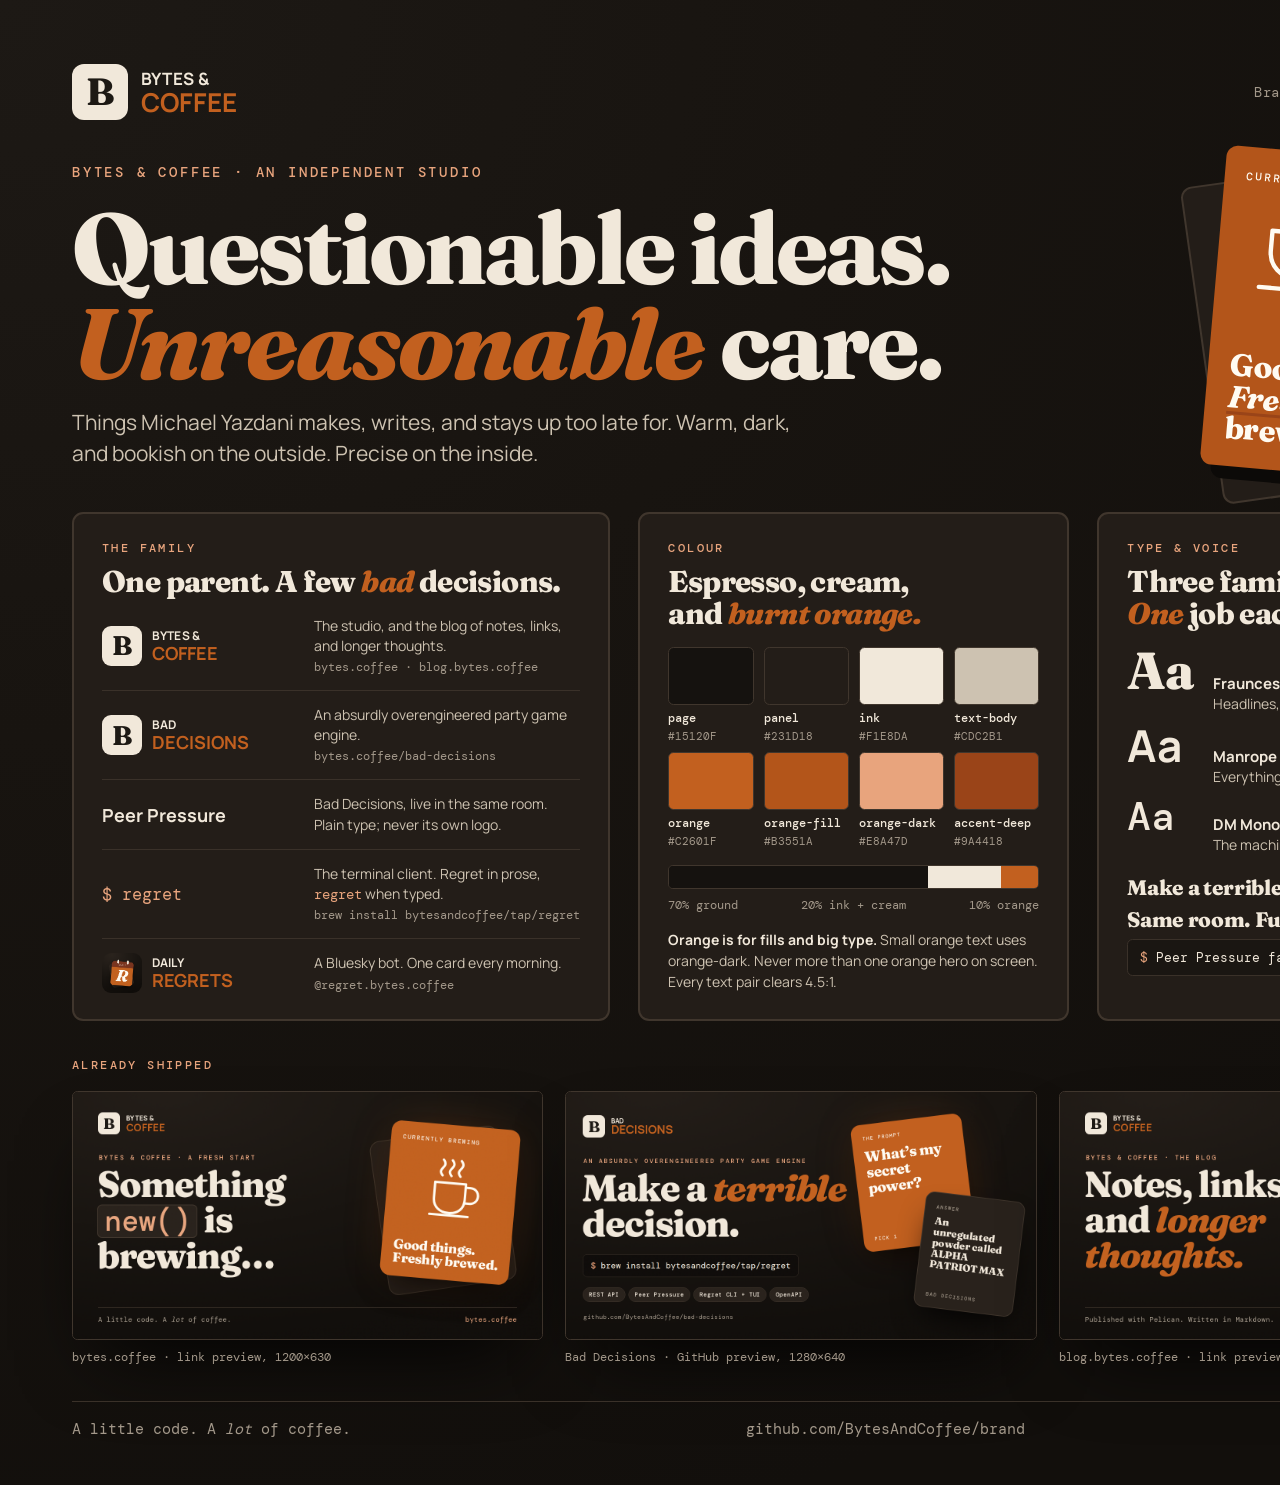
==== sizzle/sizzle.html @ d1c8a7dd "Add one-page brand sizzle PDF Builds sizzle/sizzle.html from the tokens, fonts and components into s" ====
<!doctype html>
<html lang="en" data-theme="dark">
<head>
<meta charset="utf-8">
<title>Bytes &amp; Coffee sizzle page</title>
<link rel="stylesheet" href="../css/fonts.css">
<link rel="stylesheet" href="../tokens/tokens.css">
<link rel="stylesheet" href="../css/components.css">
<style>
  /* One 1600px-wide page; the build script sizes the PDF to the sheet. Build with: node scripts/build_sizzle.js */
  @page { margin: 0; }
  html, body { margin: 0; -webkit-print-color-adjust: exact; print-color-adjust: exact; }
  body { background: var(--page); color: var(--ink); font-family: var(--font-sans); }
  .sheet {
    width: 1600px; box-sizing: border-box; padding: 64px 72px 48px;
    background: radial-gradient(120% 110% at 0% 0%, var(--page-a) 0%, var(--page-b) 45%, var(--page-c) 100%);
    display: grid; gap: 36px;
  }

  /* Header */
  .top { display: flex; justify-content: space-between; align-items: center; }
  .top .caption { font: 400 14px/1 var(--font-mono); color: var(--muted); letter-spacing: .04em; }

  /* Hero */
  .hero { display: grid; grid-template-columns: 1fr 360px; gap: var(--space-6); align-items: center; }
  .hero .bc-headline { font-size: 100px; letter-spacing: -.03em; font-variation-settings: "opsz" 60, "WONK" 0, "SOFT" 0; }
  .hero .bc-accent { font-variation-settings: "opsz" 60, "WONK" 0, "SOFT" 0; }
  .hero .bc-lead { max-width: 58ch; font-size: 21px; }
  .hero .bc-kicker { font-size: 14px; margin-bottom: 20px; }
  .hero .bc-cards { width: 270px; height: 320px; justify-self: center; }
  .hero .bc-card-title { font-size: 31px; }
  .cup { width: 110px; height: 110px; margin: 6px 0 0 4px; }

  /* Panels */
  .grid { display: grid; grid-template-columns: 1.25fr 1fr 1fr; gap: 28px; min-height: 0; }
  .panel { background: var(--panel); border: 2px solid var(--border-card); border-radius: var(--radius-lg); padding: 26px 28px; box-sizing: border-box; display: flex; flex-direction: column; gap: 18px; min-height: 0; }
  .panel h2 { font: 800 30px/1.05 var(--font-display); letter-spacing: -.02em; margin: 0; text-wrap: balance; font-variation-settings: "opsz" 36, "WONK" 0, "SOFT" 0; }
  .panel h2 em { color: var(--orange); font-variation-settings: "WONK" 0, "SOFT" 0; }
  .panel .bc-kicker { font-size: 12px; margin: 0 0 -8px; }

  /* Family */
  .fam { display: grid; gap: 14px; }
  .fam-row { display: grid; grid-template-columns: 196px 1fr; align-items: center; gap: 16px; padding-bottom: 14px; border-bottom: 1px solid var(--line); }
  .fam-row:last-child { border-bottom: 0; padding-bottom: 0; }
  .fam .bc-tile { width: 40px; height: 40px; font-size: 27px; border-radius: 9px; }
  .fam .bc-wm { gap: .6rem; }
  .fam .bc-wm-text { font-size: 12px; }
  .fam .bc-wm-text b { font-size: 18px; }
  .fam .avatar { width: 40px; height: 40px; border-radius: 9px; }
  .fam .plain { font: 700 18px/1 var(--font-sans); color: var(--ink); }
  .fam code { font: 400 17px/1 var(--font-mono); color: var(--orange-dark); }
  .fam p { margin: 0; font-size: 14px; line-height: 1.45; color: var(--text-body); }
  .fam p span { display: block; font: 400 12px/1.4 var(--font-mono); color: var(--muted); margin-top: 3px; }

  /* Colour */
  .swatches { display: grid; grid-template-columns: repeat(4, 1fr); gap: 10px; }
  .sw { display: grid; gap: 7px; }
  .sw i { display: block; height: 56px; border-radius: var(--radius-md); border: 1.5px solid var(--border-card); }
  .sw b { font: 500 12px/1 var(--font-mono); color: var(--ink); }
  .sw span { font: 400 11px/1 var(--font-mono); color: var(--muted); }
  .budget { display: grid; grid-template-columns: 70fr 20fr 10fr; height: 22px; border-radius: var(--radius-sm); overflow: hidden; border: 1.5px solid var(--border-card); }
  .budget i:nth-child(1) { background: var(--page); }
  .budget i:nth-child(2) { background: var(--ink); }
  .budget i:nth-child(3) { background: var(--orange); }
  .budget-key { display: flex; justify-content: space-between; font: 400 12px/1 var(--font-mono); color: var(--muted); margin-top: -8px; }
  .rule { font-size: 14px; line-height: 1.5; color: var(--text-body); margin: 0; }
  .rule b { color: var(--ink); }

  /* Type + voice */
  .type { display: grid; gap: 12px; }
  .spec { display: grid; grid-template-columns: 74px 1fr; align-items: baseline; gap: 12px; }
  .spec .aa { font-size: 52px; line-height: .9; color: var(--ink); }
  .spec .f1 { font-family: var(--font-display); font-weight: 800; letter-spacing: -.03em; font-variation-settings: "WONK" 0, "SOFT" 0; }
  .spec .f2 { font-family: var(--font-sans); font-weight: 700; font-size: 44px; }
  .spec .f3 { font-family: var(--font-mono); font-weight: 500; font-size: 40px; }
  .spec p { margin: 0; font-size: 14px; line-height: 1.4; color: var(--text-body); }
  .spec p b { display: block; color: var(--ink); font-size: 15px; }
  .voice { display: grid; gap: 8px; margin-top: 2px; }
  .voice q { font: 800 21px/1.15 var(--font-display); letter-spacing: -.015em; color: var(--ink); quotes: none; font-variation-settings: "WONK" 0, "SOFT" 0; }
  .voice .bc-cmd { font-size: 13px; padding: 9px 12px; justify-self: start; }

  /* Shipped media */
  .shipped { display: grid; gap: 18px; }
  .shipped .bc-kicker { font-size: 12px; margin: 0; }
  .media { display: grid; grid-template-columns: repeat(3, 1fr); gap: 24px; }
  .media figure { margin: 0; display: grid; gap: 10px; }
  .media figcaption { font: 400 12px/1.3 var(--font-mono); color: var(--muted); }
  .media img { width: 100%; aspect-ratio: 1200 / 630; object-fit: cover; display: block; border-radius: var(--radius-md); border: 1.5px solid var(--border-card); box-shadow: var(--elev-media); }

  /* Footer */
  .foot { display: flex; justify-content: space-between; align-items: baseline; border-top: 1px solid var(--line); padding-top: 20px; font: 400 15px/1 var(--font-mono); color: var(--muted); }
  .foot em { font-style: italic; }
  .foot .url { color: var(--orange-dark); }
</style>
</head>
<body>
<div class="sheet">

  <header class="top">
    <span class="bc-wm"><span class="bc-tile">B</span><span class="bc-wm-text">BYTES &amp;<b>COFFEE</b></span></span>
    <span class="caption">Brand system v1 · Espresso theme</span>
  </header>

  <section class="hero">
    <div>
      <p class="bc-kicker">Bytes &amp; Coffee · An independent studio</p>
      <h1 class="bc-headline">Questionable ideas. <span class="bc-accent">Unreasonable</span> care.</h1>
      <p class="bc-lead">Things Michael Yazdani makes, writes, and stays up too late for. Warm, dark, and bookish on the outside. Precise on the inside.</p>
    </div>
    <div class="bc-cards">
      <div class="bc-card bc-card-back"></div>
      <div class="bc-card bc-card-front">
        <div>
          <div class="bc-card-kicker">Currently brewing</div>
          <svg class="cup" viewBox="0 0 100 100" fill="none" stroke="currentColor" stroke-width="4" stroke-linecap="round" stroke-linejoin="round" aria-hidden="true">
            <path d="M34 10c-4 5 4 9 0 15M48 8c-4 5 4 9 0 15M62 10c-4 5 4 9 0 15"/>
            <path d="M24 36h52v18c0 14-11 24-26 24S24 68 24 54z"/>
            <path d="M76 42h5a9 9 0 0 1 0 18h-6"/>
            <path d="M16 88h68"/>
          </svg>
        </div>
        <div class="bc-card-title">Good things. <em>Freshly</em> brewed.</div>
      </div>
    </div>
  </section>

  <section class="grid">

    <div class="panel">
      <p class="bc-kicker">The family</p>
      <h2>One parent. A few <em>bad</em> decisions.</h2>
      <div class="fam">
        <div class="fam-row">
          <span class="bc-wm"><span class="bc-tile">B</span><span class="bc-wm-text">BYTES &amp;<b>COFFEE</b></span></span>
          <p>The studio, and the blog of notes, links, and longer thoughts.<span>bytes.coffee · blog.bytes.coffee</span></p>
        </div>
        <div class="fam-row">
          <span class="bc-wm"><span class="bc-tile">B</span><span class="bc-wm-text">BAD<b>DECISIONS</b></span></span>
          <p>An absurdly overengineered party game engine.<span>bytes.coffee/bad-decisions</span></p>
        </div>
        <div class="fam-row">
          <span class="plain">Peer Pressure</span>
          <p>Bad Decisions, live in the same room. Plain type; never its own logo.</p>
        </div>
        <div class="fam-row">
          <code>$ regret</code>
          <p>The terminal client. Regret in prose, <code style="font-size:14px">regret</code> when typed.<span>brew install bytesandcoffee/tap/regret</span></p>
        </div>
        <div class="fam-row">
          <span class="bc-wm"><img class="avatar" src="../assets/logos/daily-regrets-avatar.png" alt=""><span class="bc-wm-text">DAILY<b>REGRETS</b></span></span>
          <p>A Bluesky bot. One card every morning.<span>@regret.bytes.coffee</span></p>
        </div>
      </div>
    </div>

    <div class="panel">
      <p class="bc-kicker">Colour</p>
      <h2>Espresso, cream, and <em>burnt orange.</em></h2>
      <div class="swatches">
        <div class="sw"><i style="background:var(--page)"></i><b>page</b><span>#15120F</span></div>
        <div class="sw"><i style="background:var(--panel)"></i><b>panel</b><span>#231D18</span></div>
        <div class="sw"><i style="background:var(--ink)"></i><b>ink</b><span>#F1E8DA</span></div>
        <div class="sw"><i style="background:var(--text-body)"></i><b>text-body</b><span>#CDC2B1</span></div>
        <div class="sw"><i style="background:var(--orange)"></i><b>orange</b><span>#C2601F</span></div>
        <div class="sw"><i style="background:var(--orange-fill)"></i><b>orange-fill</b><span>#B3551A</span></div>
        <div class="sw"><i style="background:var(--orange-dark)"></i><b>orange-dark</b><span>#E8A47D</span></div>
        <div class="sw"><i style="background:var(--accent-deep)"></i><b>accent-deep</b><span>#9A4418</span></div>
      </div>
      <div class="budget"><i></i><i></i><i></i></div>
      <div class="budget-key"><span>70% ground</span><span>20% ink + cream</span><span>10% orange</span></div>
      <p class="rule"><b>Orange is for fills and big type.</b> Small orange text uses orange-dark. Never more than one orange hero on screen. Every text pair clears 4.5:1.</p>
    </div>

    <div class="panel">
      <p class="bc-kicker">Type &amp; voice</p>
      <h2>Three families. <em>One</em> job each.</h2>
      <div class="type">
        <div class="spec"><span class="aa f1">Aa</span><p><b>Fraunces</b>Headlines, cards, titles. ExtraBold, tight.</p></div>
        <div class="spec"><span class="aa f2">Aa</span><p><b>Manrope</b>Everything people read at length.</p></div>
        <div class="spec"><span class="aa f3">Aa</span><p><b>DM Mono</b>The machine's voice: kickers, commands.</p></div>
      </div>
      <div class="voice">
        <q>Make a terrible decision.</q>
        <q>Same room. Full screen.</q>
        <span class="bc-cmd"><span class="p">$</span>Peer Pressure faltered: Regret alone</span>
      </div>
    </div>

  </section>

  <section class="shipped">
  <p class="bc-kicker">Already shipped</p>
  <div class="media">
    <figure><img src="../assets/social/bytes-coffee-og.png" alt="Bytes &amp; Coffee link preview"><figcaption>bytes.coffee · link preview, 1200×630</figcaption></figure>
    <figure><img src="../assets/social/bad-decisions-github-preview.png" alt="Bad Decisions GitHub social preview"><figcaption>Bad Decisions · GitHub preview, 1280×640</figcaption></figure>
    <figure><img src="../assets/social/blog-og.png" alt="Blog link preview"><figcaption>blog.bytes.coffee · link preview, 1200×630</figcaption></figure>
  </div>
  </section>

  <footer class="foot">
    <span>A little code. A <em>lot</em> of coffee.</span>
    <span>github.com/BytesAndCoffee/brand</span>
    <span class="url">bytes.coffee</span>
  </footer>

</div>
</body>
</html>
---- css/fonts.css ----
/* Bytes & Coffee fonts, self-hosted (SIL OFL 1.1, see fonts/<family>/OFL.txt).
   Or load the same families from Google Fonts:
   https://fonts.googleapis.com/css2?family=DM+Mono:wght@400;500&family=Fraunces:ital,opsz,wght@0,9..144,600..800;1,9..144,800&family=Manrope:wght@400..800&display=swap */
@font-face { font-family: "Fraunces"; src: url("../fonts/fraunces/Fraunces-VF.ttf") format("truetype"); font-weight: 100 900; font-style: normal; font-display: swap; }
@font-face { font-family: "Fraunces"; src: url("../fonts/fraunces/Fraunces-Italic-VF.ttf") format("truetype"); font-weight: 100 900; font-style: italic; font-display: swap; }
@font-face { font-family: "Manrope"; src: url("../fonts/manrope/Manrope-VF.ttf") format("truetype"); font-weight: 200 800; font-style: normal; font-display: swap; }
@font-face { font-family: "DM Mono"; src: url("../fonts/dm-mono/DMMono-Regular.ttf") format("truetype"); font-weight: 400; font-style: normal; font-display: swap; }
@font-face { font-family: "DM Mono"; src: url("../fonts/dm-mono/DMMono-Medium.ttf") format("truetype"); font-weight: 500; font-style: normal; font-display: swap; }
---- tokens/tokens.css ----
/* Bytes & Coffee tokens. Generated by scripts/build_tokens.py from tokens.json; edit that, not this.
   Espresso (dark) is the primary theme. Light applies with data-theme="light",
   or when there is no data-theme and the viewer prefers light. */
:root {
  --page: #15120f;
  --page-a: #1d1915;
  --page-b: #181410;
  --page-c: #120f0c;
  --paper: #1f1a15;
  --panel: #231d18;
  --panel-sunk: #1a1612;
  --panel-sunk-glass: #1a1612ee;
  --cream: #29221c;
  --ink: #f1e8da;
  --text-body: #cdc2b1;
  --muted: #a3988a;
  --muted-soft: #9a8f82;
  --orange: #c2601f;
  --orange-fill: #b3551a;
  --orange-dark: #e8a47d;
  --accent-deep: #9a4418;
  --on-accent: #fffbf2;
  --on-ink: #1d1914;
  --line: #3a3129;
  --border: #3d342b;
  --border-soft: #2f2821;
  --border-card: #40362d;
  --border-strong: #6b5f52;
  --shadow-hard: #0c0a08;
  --shadow-soft: #0f0c0a;
  --shadow-diffuse: #00000059;
  --shadow-modal: #00000099;
  --signal-good: #7fb58a;
  --signal-bad: #e07a5f;
  --elev-chip: 0.04em 0.05em 0 #0f0c0a;
  --elev-button: 0.2rem 0.25rem 0 #0f0c0a;
  --elev-card: 0.7rem 0.8rem 0 #0c0a08;
  --elev-media: 0 40px 80px -30px rgba(0,0,0,0.9);
  --space-1: 0.6rem;
  --space-2: 0.75rem;
  --space-3: 1rem;
  --space-4: 1.5rem;
  --space-5: 3rem;
  --space-6: 4rem;
  --radius-chip: 0.12em;
  --radius-sm: 0.3rem;
  --radius-md: 0.35rem;
  --radius-lg: 0.7rem;
  --radius-tile: 12px;
  --radius-card: 26px;
  --font-display: Fraunces, Georgia, serif;
  --font-sans: Manrope, system-ui, sans-serif;
  --font-mono: "DM Mono", ui-monospace, Menlo, monospace;
  color-scheme: dark;
}
@media (prefers-color-scheme: light) {
  :root:not([data-theme="dark"]) {
    --page: #e8e0d3;
    --page-a: #eee7dc;
    --page-b: #e6ddce;
    --page-c: #dfd3c2;
    --paper: #f4efe4;
    --panel: #f8f4ec;
    --panel-sunk: #ede5d9;
    --panel-sunk-glass: #ede5d9ee;
    --cream: #fffbf2;
    --ink: #171511;
    --text-body: #514b43;
    --muted: #706b62;
    --muted-soft: #777066;
    --orange: #b85618;
    --orange-fill: #b85618;
    --orange-dark: #78341f;
    --accent-deep: #78341f;
    --on-accent: #fffbf2;
    --on-ink: #fffbf2;
    --line: #d7cec0;
    --border: #cfc4b4;
    --border-soft: #d9d0c4;
    --border-card: #d2c6b7;
    --border-strong: #a89e8f;
    --shadow-hard: #cdbfae;
    --shadow-soft: #d0c3b3;
    --shadow-diffuse: #5f49321c;
    --shadow-modal: #17151155;
    --signal-good: #3e6b4a;
    --signal-bad: #9f3c24;
    --elev-chip: 0.04em 0.05em 0 #d0c3b3;
    --elev-button: 0.2rem 0.25rem 0 #d0c3b3;
    --elev-card: 0.7rem 0.8rem 0 #cdbfae;
    --elev-media: 0 40px 80px -30px rgba(0,0,0,0.9);
    color-scheme: light;
  }
}
:root[data-theme="light"] {
  --page: #e8e0d3;
  --page-a: #eee7dc;
  --page-b: #e6ddce;
  --page-c: #dfd3c2;
  --paper: #f4efe4;
  --panel: #f8f4ec;
  --panel-sunk: #ede5d9;
  --panel-sunk-glass: #ede5d9ee;
  --cream: #fffbf2;
  --ink: #171511;
  --text-body: #514b43;
  --muted: #706b62;
  --muted-soft: #777066;
  --orange: #b85618;
  --orange-fill: #b85618;
  --orange-dark: #78341f;
  --accent-deep: #78341f;
  --on-accent: #fffbf2;
  --on-ink: #fffbf2;
  --line: #d7cec0;
  --border: #cfc4b4;
  --border-soft: #d9d0c4;
  --border-card: #d2c6b7;
  --border-strong: #a89e8f;
  --shadow-hard: #cdbfae;
  --shadow-soft: #d0c3b3;
  --shadow-diffuse: #5f49321c;
  --shadow-modal: #17151155;
  --signal-good: #3e6b4a;
  --signal-bad: #9f3c24;
  --elev-chip: 0.04em 0.05em 0 #d0c3b3;
  --elev-button: 0.2rem 0.25rem 0 #d0c3b3;
  --elev-card: 0.7rem 0.8rem 0 #cdbfae;
  --elev-media: 0 40px 80px -30px rgba(0,0,0,0.9);
  color-scheme: light;
}
:root[data-theme="dark"] {
  --page: #15120f;
  --page-a: #1d1915;
  --page-b: #181410;
  --page-c: #120f0c;
  --paper: #1f1a15;
  --panel: #231d18;
  --panel-sunk: #1a1612;
  --panel-sunk-glass: #1a1612ee;
  --cream: #29221c;
  --ink: #f1e8da;
  --text-body: #cdc2b1;
  --muted: #a3988a;
  --muted-soft: #9a8f82;
  --orange: #c2601f;
  --orange-fill: #b3551a;
  --orange-dark: #e8a47d;
  --accent-deep: #9a4418;
  --on-accent: #fffbf2;
  --on-ink: #1d1914;
  --line: #3a3129;
  --border: #3d342b;
  --border-soft: #2f2821;
  --border-card: #40362d;
  --border-strong: #6b5f52;
  --shadow-hard: #0c0a08;
  --shadow-soft: #0f0c0a;
  --shadow-diffuse: #00000059;
  --shadow-modal: #00000099;
  --signal-good: #7fb58a;
  --signal-bad: #e07a5f;
  --elev-chip: 0.04em 0.05em 0 #0f0c0a;
  --elev-button: 0.2rem 0.25rem 0 #0f0c0a;
  --elev-card: 0.7rem 0.8rem 0 #0c0a08;
  --elev-media: 0 40px 80px -30px rgba(0,0,0,0.9);
  color-scheme: dark;
}
.display-xl { font-family: var(--font-display); font-size: 80px; line-height: 0.95; font-weight: 800; letter-spacing: -0.035em; }
.display-lg { font-family: var(--font-display); font-size: 56px; line-height: 1.0; font-weight: 800; letter-spacing: -0.03em; }
.display-accent { font-family: var(--font-display); font-size: 56px; line-height: 1.0; font-weight: 800; letter-spacing: -0.02em; font-style: italic; font-variation-settings: "WONK" 0, "SOFT" 0; }
.title { font-family: var(--font-display); font-size: 28px; line-height: 1.15; font-weight: 800; letter-spacing: -0.02em; }
.lead { font-family: var(--font-sans); font-size: 19.2px; line-height: 1.5; font-weight: 500; }
.body { font-family: var(--font-sans); font-size: 16px; line-height: 1.6; font-weight: 400; }
.label { font-family: var(--font-sans); font-size: 15.2px; line-height: 1.2; font-weight: 700; }
.kicker { font-family: var(--font-mono); font-size: 12px; line-height: 1.3; font-weight: 500; letter-spacing: 0.2em; text-transform: uppercase; }
.code { font-family: var(--font-mono); font-size: 15px; line-height: 1.5; font-weight: 400; }
.caption { font-family: var(--font-mono); font-size: 12.8px; line-height: 1.4; font-weight: 400; }
---- css/components.css ----
/* Bytes & Coffee components. Load after tokens.css and fonts.css. */
.bc-root { background: var(--page); color: var(--ink); font-family: var(--font-sans); padding: 20px; box-sizing: border-box; }
.bc-row { display: flex; flex-wrap: wrap; gap: var(--space-2); align-items: center; }
.bc-stack { display: grid; gap: var(--space-4); }

/* Wordmark */
.bc-wm { display: inline-flex; align-items: center; gap: 0.8rem; font-family: var(--font-sans); font-weight: 700; }
.bc-tile { width: 56px; height: 56px; border-radius: var(--radius-tile); background: var(--ink); color: var(--on-ink); display: grid; place-items: center; font-family: var(--font-display); font-weight: 800; font-size: 38px; line-height: 1; }
.bc-wm-text { line-height: 1; font-size: 17px; letter-spacing: .02em; color: var(--ink); }
.bc-wm-text b { display: block; color: var(--orange); font-size: 26px; font-weight: 700; margin-top: 2px; letter-spacing: 0; }

/* Button */
.bc-btn { font: 700 0.95rem/1.2 var(--font-sans); display: inline-flex; align-items: center; gap: .6rem; padding: .8rem 1.1rem; border-radius: var(--radius-sm); border: 2px solid var(--border); background: transparent; color: var(--ink); box-shadow: var(--elev-button); cursor: pointer; text-decoration: none; }
.bc-btn-primary { background: var(--orange-fill); border-color: var(--orange-fill); color: var(--on-accent); }
.bc-btn:hover { border-color: var(--border-strong); }
.bc-btn-primary:hover { border-color: var(--accent-deep); }
.bc-btn:active { box-shadow: none; transform: translate(.2rem, .25rem); }
.bc-btn:focus-visible, .bc-link:focus-visible { outline: 2px solid var(--orange-dark); outline-offset: 2px; }
.bc-link { color: var(--orange-dark); font-weight: 700; text-decoration: underline; text-underline-offset: 3px; }

/* Code chip */
.bc-chip { font-family: var(--font-mono); font-weight: 500; font-size: .72em; letter-spacing: 0; background: var(--cream); color: var(--orange-dark); border: 2px solid var(--border-card); border-radius: var(--radius-chip); padding: 0 .22em; box-shadow: var(--elev-chip); display: inline-block; line-height: 1.1; vertical-align: .06em; }

/* Headline */
.bc-kicker { font-family: var(--font-mono); font-weight: 500; font-size: 12px; letter-spacing: .2em; text-transform: uppercase; color: var(--orange-dark); margin: 0 0 var(--space-1); }
.bc-headline { font-family: var(--font-display); font-weight: 800; letter-spacing: -.035em; line-height: .95; margin: 0; color: var(--ink); text-wrap: balance; }
.bc-accent { font-style: italic; color: var(--orange); letter-spacing: -.02em; }
.bc-lead { font-family: var(--font-sans); font-size: 1.2rem; line-height: 1.5; color: var(--text-body); margin: var(--space-3) 0 0; max-width: 34ch; }

/* Card stack */
.bc-cards { position: relative; width: 250px; height: 300px; }
.bc-card { position: absolute; inset: 0; border-radius: var(--radius-lg); padding: 22px; box-sizing: border-box; }
.bc-card-back { background: var(--panel); border: 2px solid var(--border-card); transform: rotate(-8deg) translate(-14px, 10px); }
.bc-card-front { background: var(--orange-fill); color: var(--on-accent); transform: rotate(5deg); box-shadow: var(--elev-card); display: flex; flex-direction: column; justify-content: space-between; }
.bc-card-kicker { font-family: var(--font-mono); font-weight: 500; font-size: 11px; letter-spacing: .18em; text-transform: uppercase; }
.bc-card-title { font-family: var(--font-display); font-weight: 800; font-size: 28px; line-height: 1.02; letter-spacing: -.02em; }
.bc-card-title em { font-style: italic; text-decoration: underline; text-decoration-color: var(--accent-deep); text-decoration-thickness: 3px; text-underline-offset: 4px; }

/* Command line */
.bc-cmd { font-family: var(--font-mono); font-weight: 400; font-size: 15px; background: var(--panel-sunk); border: 1.5px solid var(--line); border-radius: var(--radius-md); padding: 12px 16px; color: var(--ink); display: inline-block; }
.bc-cmd .p { color: var(--orange-dark); margin-right: .6em; }
.bc-tag { font-family: var(--font-mono); font-weight: 500; font-size: 13px; letter-spacing: .04em; color: var(--ink); background: var(--cream); border: 1.5px solid var(--border-card); border-radius: 30px; padding: 6px 12px; }

/* Fraunces italic ships "wonky" alternates by default; the brand uses the calm italic. */
.bc-accent, .bc-card-title em, .display-accent, [data-bc-italic] { font-variation-settings: "WONK" 0, "SOFT" 0; }
.bc-headline, .bc-card-title { font-variation-settings: "WONK" 0, "SOFT" 0; }
.bc-stack > .bc-cmd { justify-self: start; }
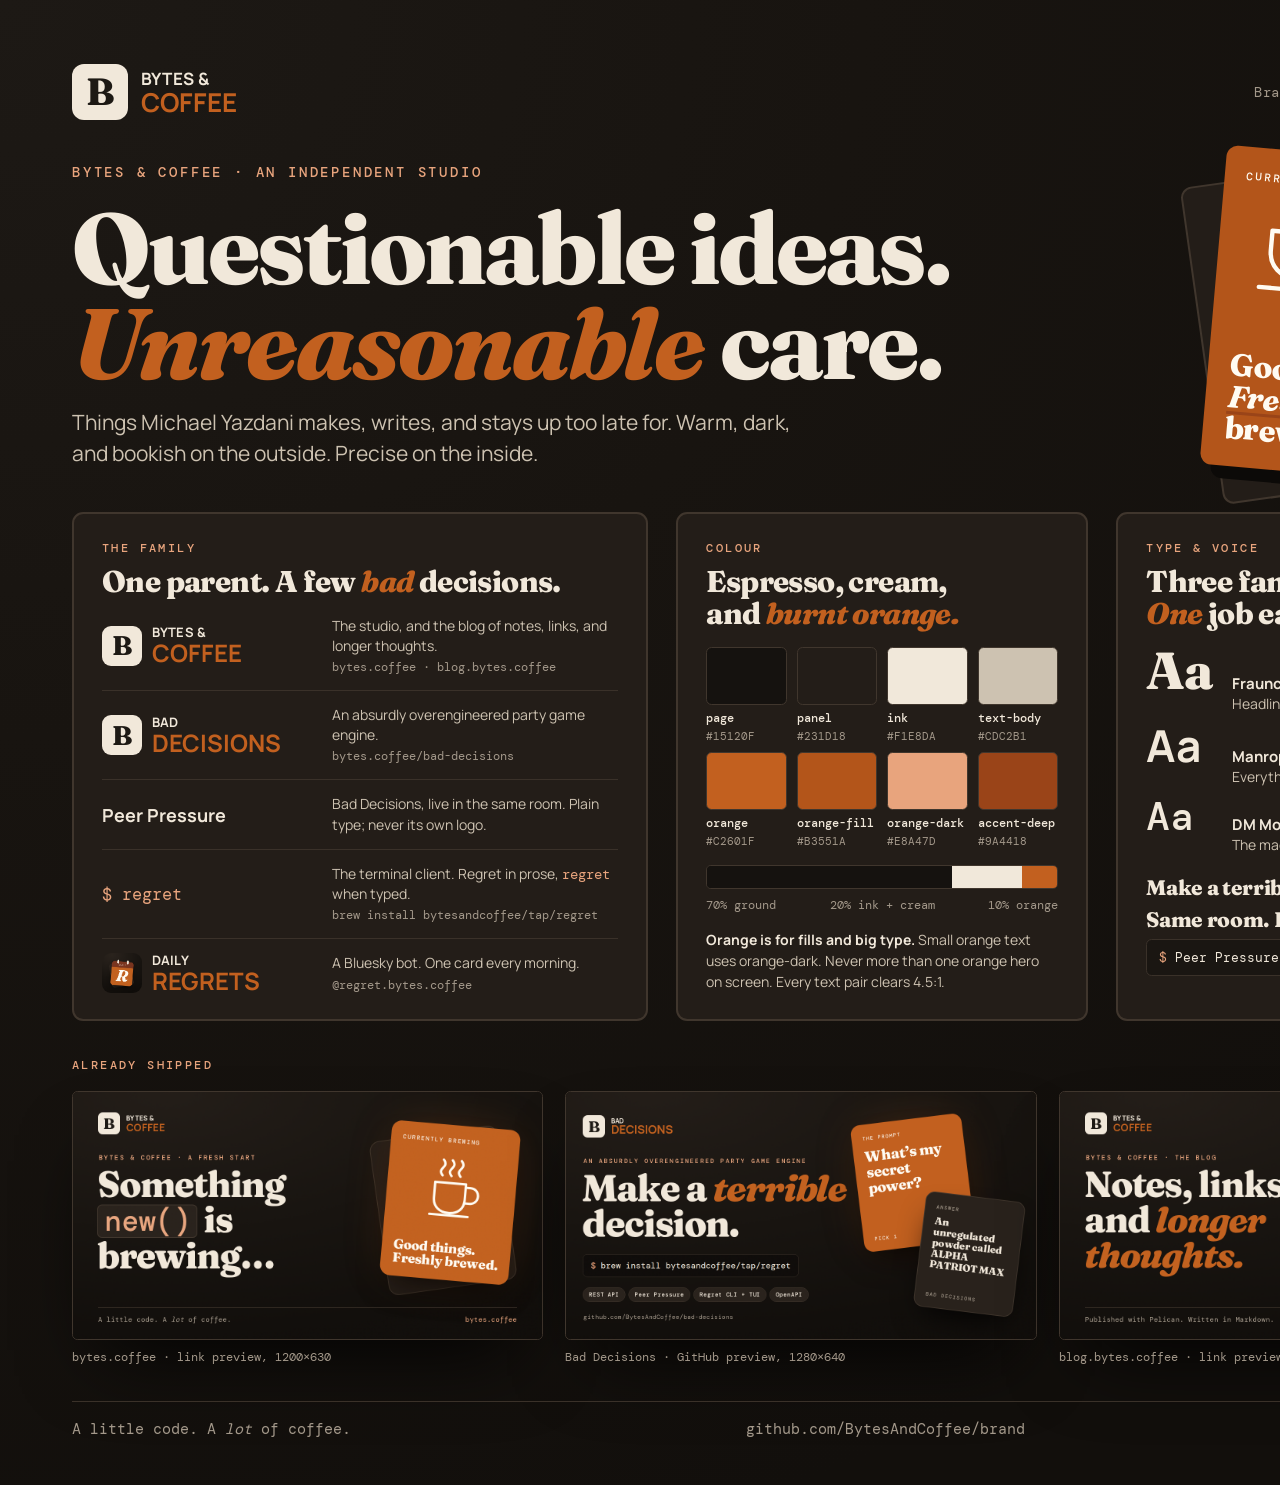
==== commit 70cfd226: "Add Latte (light) edition of the sizzle page Renders sizzle.html on the Paper tokens with ?theme=lig" ====
--- a/sizzle/sizzle.html
+++ b/sizzle/sizzle.html
@@ -1,5 +1,9 @@
 <!doctype html>
 <html lang="en" data-theme="dark">
+<script>
+  // ?theme=light renders the Latte edition on the Paper (light) tokens; default is Espresso.
+  if (new URLSearchParams(location.search).get('theme') === 'light') document.documentElement.dataset.theme = 'light';
+</script>
 <head>
 <meta charset="utf-8">
 <title>Bytes &amp; Coffee sizzle page</title>
@@ -19,7 +23,10 @@
 
   /* Header */
   .top { display: flex; justify-content: space-between; align-items: center; }
-  .top .caption { font: 400 14px/1 var(--font-mono); color: var(--muted); letter-spacing: .04em; }
+  /* Metadata set straight on the page. Light muted is only 4.0:1 on page, so Latte uses text-body. */
+  .sheet { --meta: var(--muted); }
+  :root[data-theme="light"] .sheet { --meta: var(--text-body); --elev-media: 0 24px 48px -24px var(--shadow-modal); }
+  .top .caption { font: 400 14px/1 var(--font-mono); color: var(--meta); letter-spacing: .04em; }
 
   /* Hero */
   .hero { display: grid; grid-template-columns: 1fr 360px; gap: var(--space-6); align-items: center; }
@@ -32,7 +39,7 @@
   .cup { width: 110px; height: 110px; margin: 6px 0 0 4px; }
 
   /* Panels */
-  .grid { display: grid; grid-template-columns: 1.25fr 1fr 1fr; gap: 28px; min-height: 0; }
+  .grid { display: grid; grid-template-columns: 1.4fr 1fr 1fr; gap: 28px; min-height: 0; }
   .panel { background: var(--panel); border: 2px solid var(--border-card); border-radius: var(--radius-lg); padding: 26px 28px; box-sizing: border-box; display: flex; flex-direction: column; gap: 18px; min-height: 0; }
   .panel h2 { font: 800 30px/1.05 var(--font-display); letter-spacing: -.02em; margin: 0; text-wrap: balance; font-variation-settings: "opsz" 36, "WONK" 0, "SOFT" 0; }
   .panel h2 em { color: var(--orange); font-variation-settings: "WONK" 0, "SOFT" 0; }
@@ -40,12 +47,12 @@
 
   /* Family */
   .fam { display: grid; gap: 14px; }
-  .fam-row { display: grid; grid-template-columns: 196px 1fr; align-items: center; gap: 16px; padding-bottom: 14px; border-bottom: 1px solid var(--line); }
+  .fam-row { display: grid; grid-template-columns: 214px 1fr; align-items: center; gap: 16px; padding-bottom: 14px; border-bottom: 1px solid var(--line); }
   .fam-row:last-child { border-bottom: 0; padding-bottom: 0; }
   .fam .bc-tile { width: 40px; height: 40px; font-size: 27px; border-radius: 9px; }
   .fam .bc-wm { gap: .6rem; }
-  .fam .bc-wm-text { font-size: 12px; }
-  .fam .bc-wm-text b { font-size: 18px; }
+  .fam .bc-wm-text { font-size: 13px; }
+  .fam .bc-wm-text b { font-size: 24px; }
   .fam .avatar { width: 40px; height: 40px; border-radius: 9px; }
   .fam .plain { font: 700 18px/1 var(--font-sans); color: var(--ink); }
   .fam code { font: 400 17px/1 var(--font-mono); color: var(--orange-dark); }
@@ -84,11 +91,11 @@
   .shipped .bc-kicker { font-size: 12px; margin: 0; }
   .media { display: grid; grid-template-columns: repeat(3, 1fr); gap: 24px; }
   .media figure { margin: 0; display: grid; gap: 10px; }
-  .media figcaption { font: 400 12px/1.3 var(--font-mono); color: var(--muted); }
+  .media figcaption { font: 400 12px/1.3 var(--font-mono); color: var(--meta); }
   .media img { width: 100%; aspect-ratio: 1200 / 630; object-fit: cover; display: block; border-radius: var(--radius-md); border: 1.5px solid var(--border-card); box-shadow: var(--elev-media); }
 
   /* Footer */
-  .foot { display: flex; justify-content: space-between; align-items: baseline; border-top: 1px solid var(--line); padding-top: 20px; font: 400 15px/1 var(--font-mono); color: var(--muted); }
+  .foot { display: flex; justify-content: space-between; align-items: baseline; border-top: 1px solid var(--line); padding-top: 20px; font: 400 15px/1 var(--font-mono); color: var(--meta); }
   .foot em { font-style: italic; }
   .foot .url { color: var(--orange-dark); }
 </style>
@@ -98,14 +105,14 @@
 
   <header class="top">
     <span class="bc-wm"><span class="bc-tile">B</span><span class="bc-wm-text">BYTES &amp;<b>COFFEE</b></span></span>
-    <span class="caption">Brand system v1 · Espresso theme</span>
+    <span class="caption" id="theme-name">Brand system v1 · Espresso theme</span>
   </header>
 
   <section class="hero">
     <div>
       <p class="bc-kicker">Bytes &amp; Coffee · An independent studio</p>
       <h1 class="bc-headline">Questionable ideas. <span class="bc-accent">Unreasonable</span> care.</h1>
-      <p class="bc-lead">Things Michael Yazdani makes, writes, and stays up too late for. Warm, dark, and bookish on the outside. Precise on the inside.</p>
+      <p class="bc-lead" data-latte="Things Michael Yazdani makes, writes, and stays up too late for. Warm and bookish on the outside. Precise on the inside.">Things Michael Yazdani makes, writes, and stays up too late for. Warm, dark, and bookish on the outside. Precise on the inside.</p>
     </div>
     <div class="bc-cards">
       <div class="bc-card bc-card-back"></div>
@@ -155,16 +162,16 @@
 
     <div class="panel">
       <p class="bc-kicker">Colour</p>
-      <h2>Espresso, cream, and <em>burnt orange.</em></h2>
+      <h2 data-latte-html="Paper, ink, and &lt;em&gt;burnt orange.&lt;/em&gt;">Espresso, cream, and <em>burnt orange.</em></h2>
       <div class="swatches">
-        <div class="sw"><i style="background:var(--page)"></i><b>page</b><span>#15120F</span></div>
-        <div class="sw"><i style="background:var(--panel)"></i><b>panel</b><span>#231D18</span></div>
-        <div class="sw"><i style="background:var(--ink)"></i><b>ink</b><span>#F1E8DA</span></div>
-        <div class="sw"><i style="background:var(--text-body)"></i><b>text-body</b><span>#CDC2B1</span></div>
-        <div class="sw"><i style="background:var(--orange)"></i><b>orange</b><span>#C2601F</span></div>
-        <div class="sw"><i style="background:var(--orange-fill)"></i><b>orange-fill</b><span>#B3551A</span></div>
-        <div class="sw"><i style="background:var(--orange-dark)"></i><b>orange-dark</b><span>#E8A47D</span></div>
-        <div class="sw"><i style="background:var(--accent-deep)"></i><b>accent-deep</b><span>#9A4418</span></div>
+        <div class="sw" data-token="page"><i style="background:var(--page)"></i><b>page</b><span></span></div>
+        <div class="sw" data-token="panel"><i style="background:var(--panel)"></i><b>panel</b><span></span></div>
+        <div class="sw" data-token="ink"><i style="background:var(--ink)"></i><b>ink</b><span></span></div>
+        <div class="sw" data-token="text-body"><i style="background:var(--text-body)"></i><b>text-body</b><span></span></div>
+        <div class="sw" data-token="orange"><i style="background:var(--orange)"></i><b>orange</b><span></span></div>
+        <div class="sw" data-token="orange-fill"><i style="background:var(--orange-fill)"></i><b>orange-fill</b><span></span></div>
+        <div class="sw" data-token="orange-dark"><i style="background:var(--orange-dark)"></i><b>orange-dark</b><span></span></div>
+        <div class="sw" data-token="accent-deep"><i style="background:var(--accent-deep)"></i><b>accent-deep</b><span></span></div>
       </div>
       <div class="budget"><i></i><i></i><i></i></div>
       <div class="budget-key"><span>70% ground</span><span>20% ink + cream</span><span>10% orange</span></div>
@@ -204,5 +211,17 @@
   </footer>
 
 </div>
+<script>
+  // Theme name and swatch hex labels come from the live tokens, so both editions stay correct.
+  if (document.documentElement.dataset.theme === 'light')
+  {
+    document.getElementById('theme-name').textContent = 'Brand system v1 · Latte edition, Paper theme';
+    for (const el of document.querySelectorAll('[data-latte]')) el.textContent = el.dataset.latte;
+    for (const el of document.querySelectorAll('[data-latte-html]')) el.innerHTML = el.dataset.latteHtml;
+  }
+  const css = getComputedStyle(document.documentElement);
+  for (const sw of document.querySelectorAll('.sw[data-token]'))
+    sw.querySelector('span').textContent = css.getPropertyValue('--' + sw.dataset.token).trim().toUpperCase();
+</script>
 </body>
 </html>
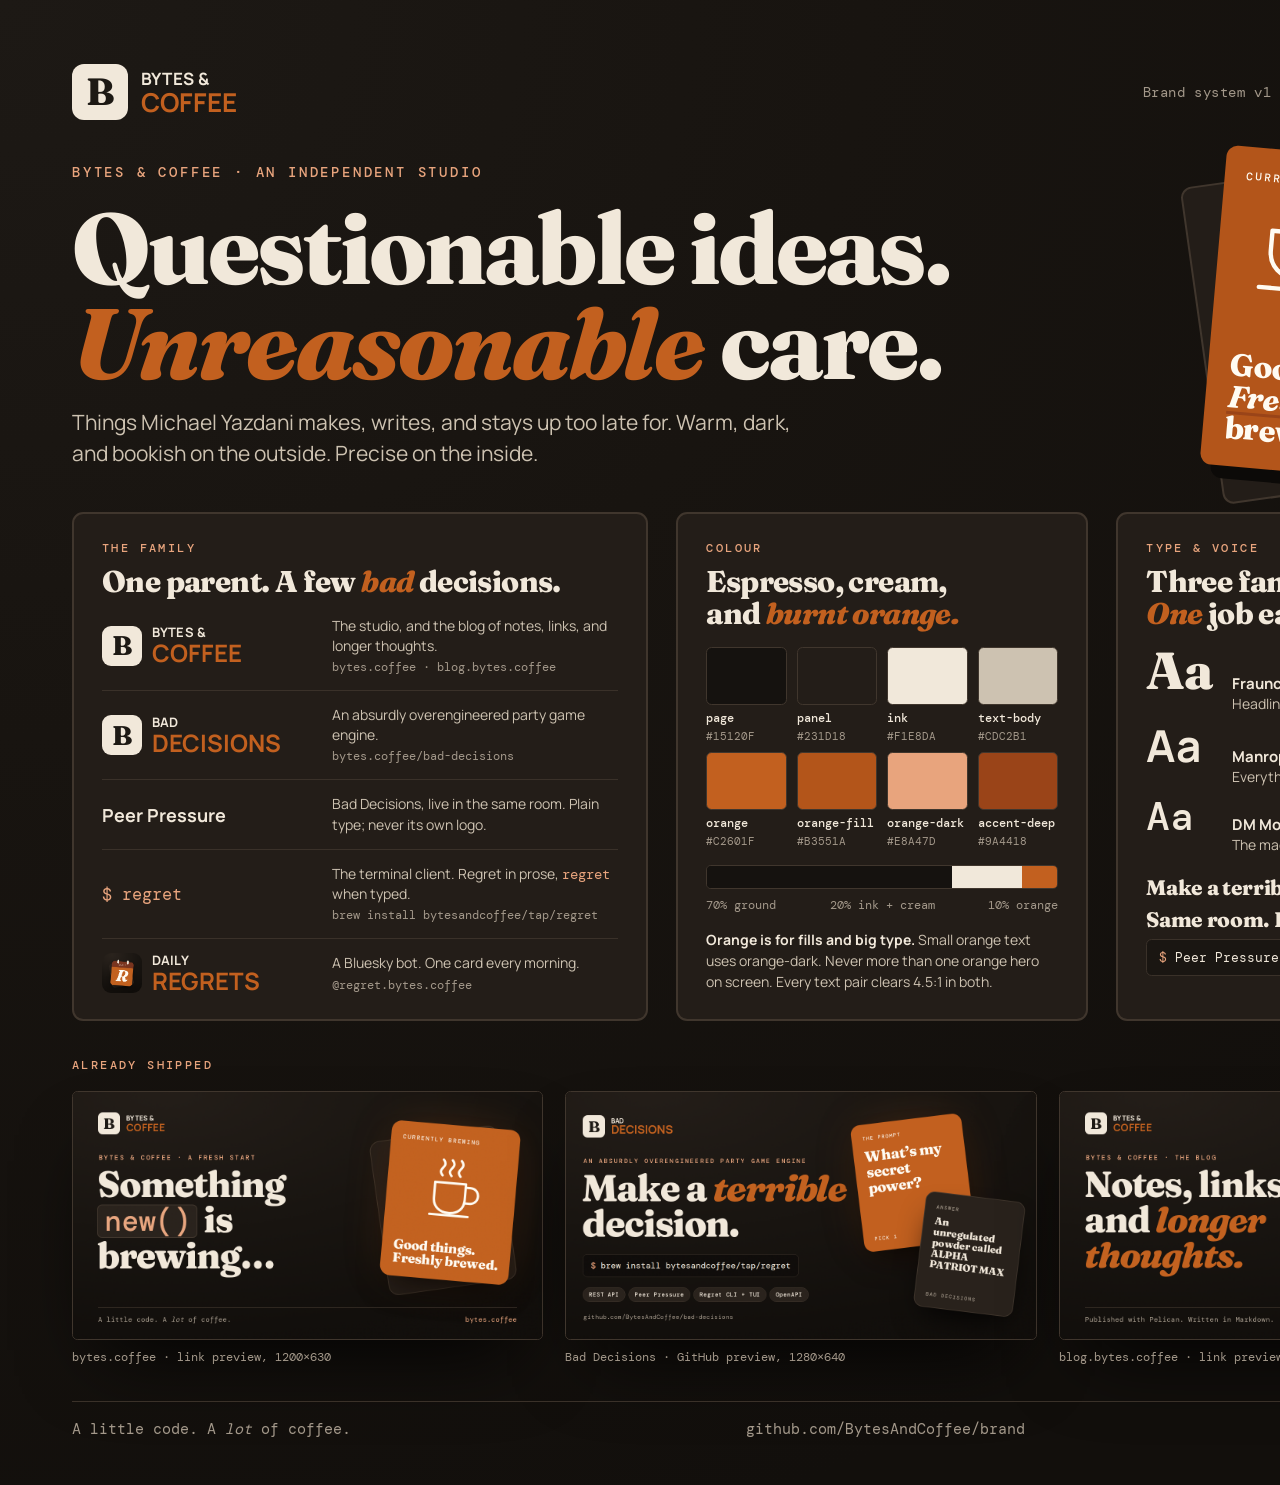
==== commit a4cf1cf1: "Sizzle page: lean into the Espresso and Latte names Header reads "Served as Espresso or Latte" with " ====
--- a/sizzle/sizzle.html
+++ b/sizzle/sizzle.html
@@ -1,7 +1,7 @@
 <!doctype html>
 <html lang="en" data-theme="dark">
 <script>
-  // ?theme=light renders the Latte edition on the Paper (light) tokens; default is Espresso.
+  // ?theme=light renders the Latte (light) theme; default is Espresso.
   if (new URLSearchParams(location.search).get('theme') === 'light') document.documentElement.dataset.theme = 'light';
 </script>
 <head>
@@ -27,6 +27,8 @@
   .sheet { --meta: var(--muted); }
   :root[data-theme="light"] .sheet { --meta: var(--text-body); --elev-media: 0 24px 48px -24px var(--shadow-modal); }
   .top .caption { font: 400 14px/1 var(--font-mono); color: var(--meta); letter-spacing: .04em; }
+  .top .caption b { font-weight: 500; color: var(--meta); }
+  :root:not([data-theme="light"]) .top .th-dark, :root[data-theme="light"] .top .th-light { color: var(--ink); }
 
   /* Hero */
   .hero { display: grid; grid-template-columns: 1fr 360px; gap: var(--space-6); align-items: center; }
@@ -70,7 +72,7 @@
   .budget i:nth-child(2) { background: var(--ink); }
   .budget i:nth-child(3) { background: var(--orange); }
   .budget-key { display: flex; justify-content: space-between; font: 400 12px/1 var(--font-mono); color: var(--muted); margin-top: -8px; }
-  .rule { font-size: 14px; line-height: 1.5; color: var(--text-body); margin: 0; }
+  .rule { text-wrap: pretty; font-size: 14px; line-height: 1.5; color: var(--text-body); margin: 0; }
   .rule b { color: var(--ink); }
 
   /* Type + voice */
@@ -105,7 +107,7 @@
 
   <header class="top">
     <span class="bc-wm"><span class="bc-tile">B</span><span class="bc-wm-text">BYTES &amp;<b>COFFEE</b></span></span>
-    <span class="caption" id="theme-name">Brand system v1 · Espresso theme</span>
+    <span class="caption">Brand system v1 · Served as <b class="th-dark">Espresso</b> or <b class="th-light">Latte</b></span>
   </header>
 
   <section class="hero">
@@ -118,7 +120,7 @@
       <div class="bc-card bc-card-back"></div>
       <div class="bc-card bc-card-front">
         <div>
-          <div class="bc-card-kicker">Currently brewing</div>
+          <div class="bc-card-kicker" data-latte="Now steaming">Currently brewing</div>
           <svg class="cup" viewBox="0 0 100 100" fill="none" stroke="currentColor" stroke-width="4" stroke-linecap="round" stroke-linejoin="round" aria-hidden="true">
             <path d="M34 10c-4 5 4 9 0 15M48 8c-4 5 4 9 0 15M62 10c-4 5 4 9 0 15"/>
             <path d="M24 36h52v18c0 14-11 24-26 24S24 68 24 54z"/>
@@ -126,7 +128,7 @@
             <path d="M16 88h68"/>
           </svg>
         </div>
-        <div class="bc-card-title">Good things. <em>Freshly</em> brewed.</div>
+        <div class="bc-card-title" data-latte-html="Same beans. &lt;em&gt;More&lt;/em&gt; milk.">Good things. <em>Freshly</em> brewed.</div>
       </div>
     </div>
   </section>
@@ -162,7 +164,7 @@
 
     <div class="panel">
       <p class="bc-kicker">Colour</p>
-      <h2 data-latte-html="Paper, ink, and &lt;em&gt;burnt orange.&lt;/em&gt;">Espresso, cream, and <em>burnt orange.</em></h2>
+      <h2 data-latte-html="Latte, ink, and &lt;em&gt;burnt orange.&lt;/em&gt;">Espresso, cream, and <em>burnt orange.</em></h2>
       <div class="swatches">
         <div class="sw" data-token="page"><i style="background:var(--page)"></i><b>page</b><span></span></div>
         <div class="sw" data-token="panel"><i style="background:var(--panel)"></i><b>panel</b><span></span></div>
@@ -175,7 +177,7 @@
       </div>
       <div class="budget"><i></i><i></i><i></i></div>
       <div class="budget-key"><span>70% ground</span><span>20% ink + cream</span><span>10% orange</span></div>
-      <p class="rule"><b>Orange is for fills and big type.</b> Small orange text uses orange-dark. Never more than one orange hero on screen. Every text pair clears 4.5:1.</p>
+      <p class="rule"><b>Orange is for fills and big type.</b> Small orange text uses orange-dark. Never more than one orange hero on screen. Every text pair clears 4.5:1 in both.</p>
     </div>
 
     <div class="panel">
@@ -205,17 +207,15 @@
   </section>
 
   <footer class="foot">
-    <span>A little code. A <em>lot</em> of coffee.</span>
+    <span data-latte-html="A little code. A &lt;em&gt;lot&lt;/em&gt; of coffee. Some of it with milk.">A little code. A <em>lot</em> of coffee.</span>
     <span>github.com/BytesAndCoffee/brand</span>
     <span class="url">bytes.coffee</span>
   </footer>
 
 </div>
 <script>
-  // Theme name and swatch hex labels come from the live tokens, so both editions stay correct.
-  if (document.documentElement.dataset.theme === 'light')
-  {
-    document.getElementById('theme-name').textContent = 'Brand system v1 · Latte edition, Paper theme';
+  // Latte copy, and swatch hex labels from the live tokens, so both editions stay correct.
+  if (document.documentElement.dataset.theme === 'light') {
     for (const el of document.querySelectorAll('[data-latte]')) el.textContent = el.dataset.latte;
     for (const el of document.querySelectorAll('[data-latte-html]')) el.innerHTML = el.dataset.latteHtml;
   }
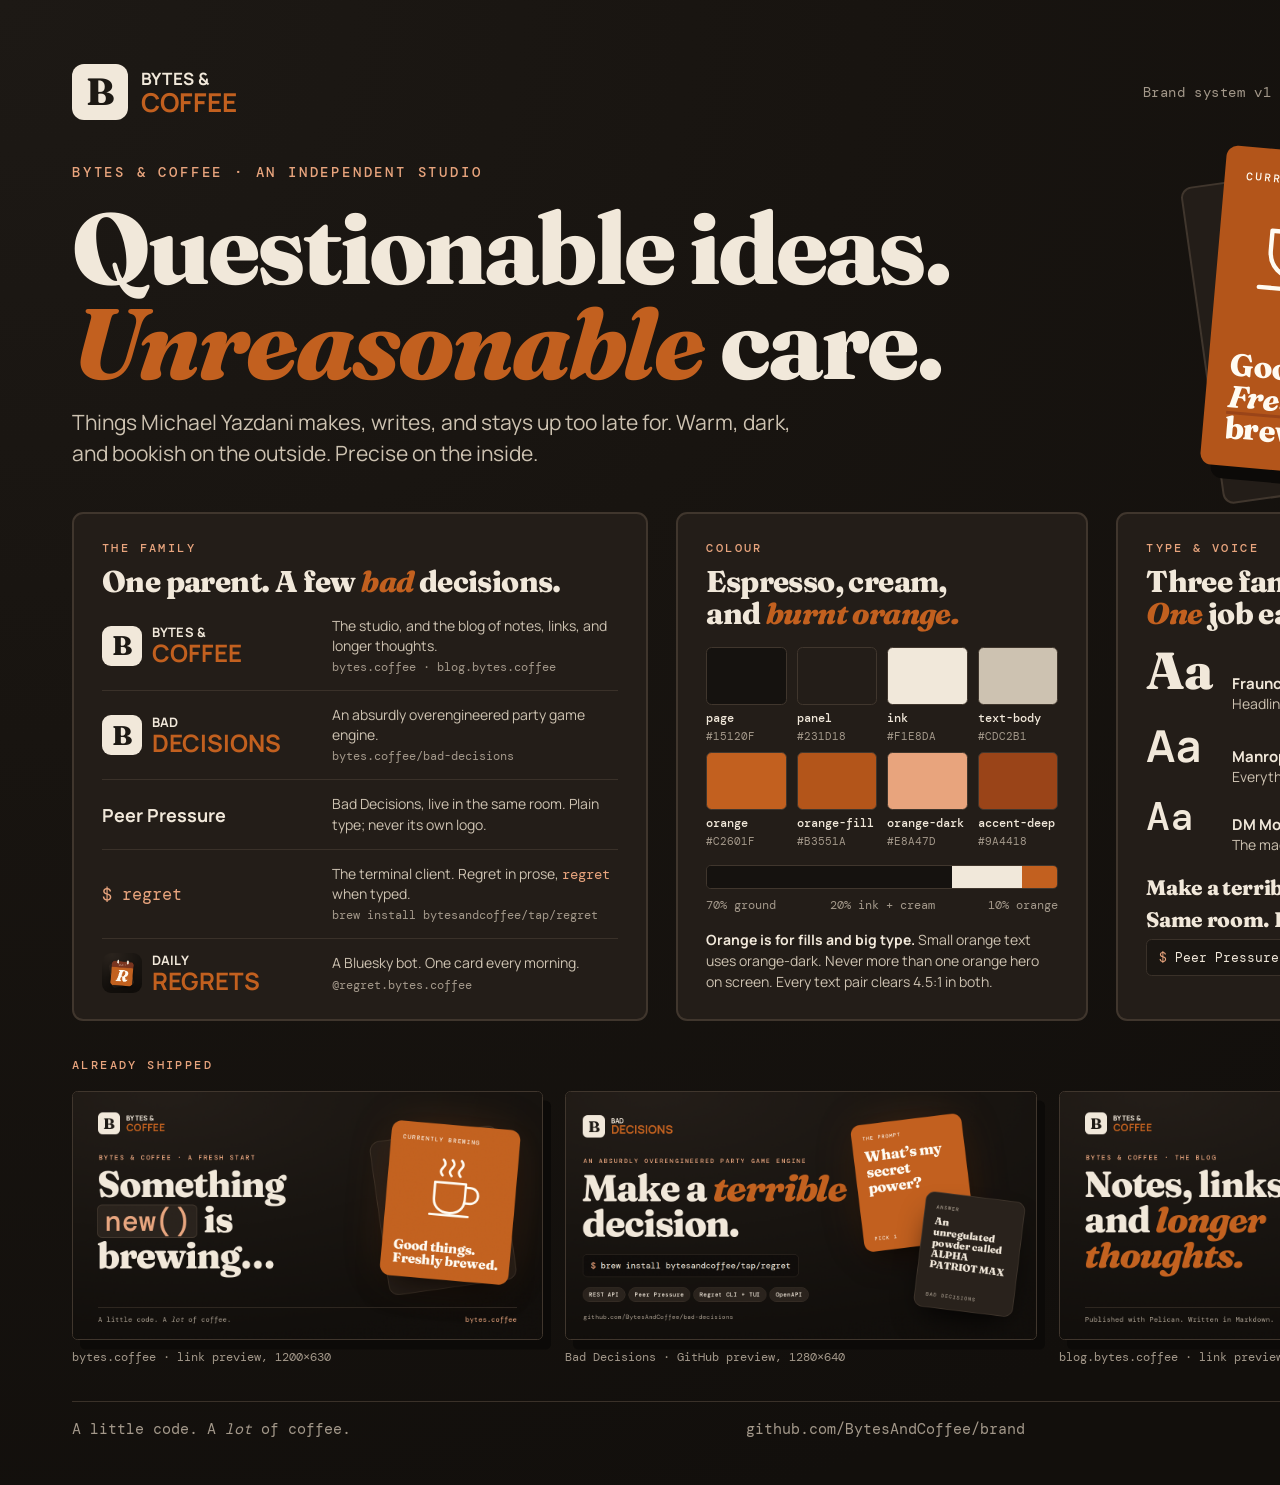
==== commit 12328708: "Sizzle page: hard shadow on shipped images The blurred elev-media shadow printed as soft-masked rast" ====
--- a/sizzle/sizzle.html
+++ b/sizzle/sizzle.html
@@ -25,7 +25,7 @@
   .top { display: flex; justify-content: space-between; align-items: center; }
   /* Metadata set straight on the page. Light muted is only 4.0:1 on page, so Latte uses text-body. */
   .sheet { --meta: var(--muted); }
-  :root[data-theme="light"] .sheet { --meta: var(--text-body); --elev-media: 0 24px 48px -24px var(--shadow-modal); }
+  :root[data-theme="light"] .sheet { --meta: var(--text-body); }
   .top .caption { font: 400 14px/1 var(--font-mono); color: var(--meta); letter-spacing: .04em; }
   .top .caption b { font-weight: 500; color: var(--meta); }
   :root:not([data-theme="light"]) .top .th-dark, :root[data-theme="light"] .top .th-light { color: var(--ink); }
@@ -94,7 +94,8 @@
   .media { display: grid; grid-template-columns: repeat(3, 1fr); gap: 24px; }
   .media figure { margin: 0; display: grid; gap: 10px; }
   .media figcaption { font: 400 12px/1.3 var(--font-mono); color: var(--meta); }
-  .media img { width: 100%; aspect-ratio: 1200 / 630; object-fit: cover; display: block; border-radius: var(--radius-md); border: 1.5px solid var(--border-card); box-shadow: var(--elev-media); }
+  .media img { width: 100%; aspect-ratio: 1200 / 630; object-fit: cover; display: block; border-radius: var(--radius-md); border: 1.5px solid var(--border-card); box-shadow: 0.5rem 0.6rem 0 var(--shadow-hard); }
+  /* A hard shadow, not the blurred elev-media: Chromium prints blur as a soft-masked raster that Preview draws as grey bands. */
 
   /* Footer */
   .foot { display: flex; justify-content: space-between; align-items: baseline; border-top: 1px solid var(--line); padding-top: 20px; font: 400 15px/1 var(--font-mono); color: var(--meta); }
